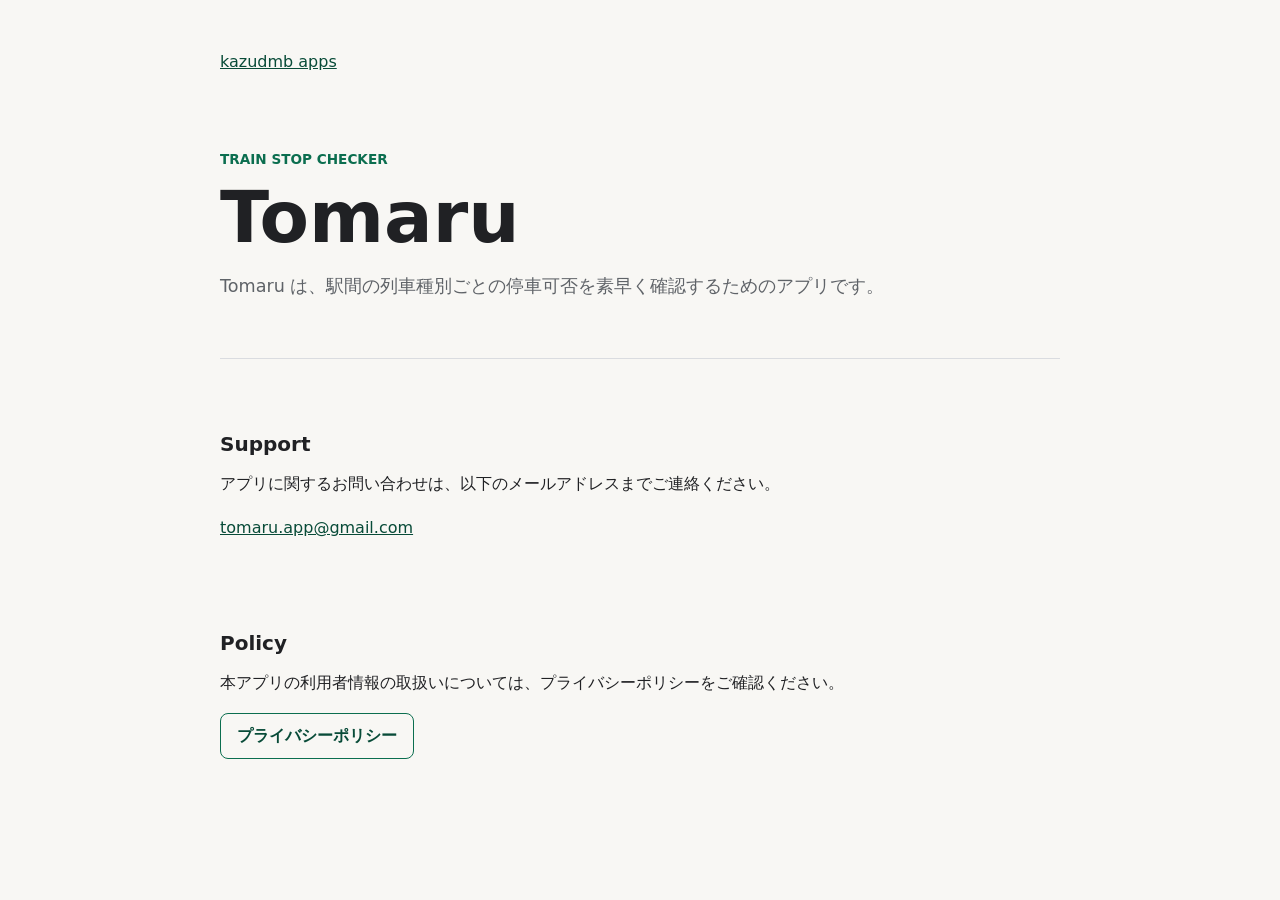
==== tomaru/index.html @ 1b8f2e4d "Add Tomaru app page" ====
<!doctype html>
<html lang="ja">
  <head>
    <meta charset="utf-8">
    <meta name="viewport" content="width=device-width, initial-scale=1">
    <title>Tomaru</title>
    <meta
      name="description"
      content="Tomaru は、駅間の列車種別ごとの停車可否を確認するアプリです。"
    >
    <link rel="stylesheet" href="../styles.css">
  </head>
  <body>
    <main class="page">
      <p><a href="../index.html">kazudmb apps</a></p>
      <section class="hero">
        <p class="eyebrow">Train stop checker</p>
        <h1>Tomaru</h1>
        <p class="lead">
          Tomaru は、駅間の列車種別ごとの停車可否を素早く確認するためのアプリです。
        </p>
      </section>

      <section class="section">
        <h2>Support</h2>
        <p>
          アプリに関するお問い合わせは、以下のメールアドレスまでご連絡ください。
        </p>
        <p>
          <a href="mailto:tomaru.app@gmail.com">tomaru.app@gmail.com</a>
        </p>
      </section>

      <section class="section">
        <h2>Policy</h2>
        <p>
          本アプリの利用者情報の取扱いについては、プライバシーポリシーをご確認ください。
        </p>
        <p>
          <a class="button" href="./privacy-policy.html">プライバシーポリシー</a>
        </p>
      </section>
    </main>
  </body>
</html>
---- styles.css ----
:root {
  color-scheme: light;
  --bg: #f8f7f4;
  --surface: #ffffff;
  --text: #202124;
  --muted: #5f6368;
  --line: #dadce0;
  --accent: #0b6e4f;
  --accent-dark: #084b38;
}

* {
  box-sizing: border-box;
}

body {
  margin: 0;
  background: var(--bg);
  color: var(--text);
  font-family:
    system-ui,
    -apple-system,
    BlinkMacSystemFont,
    "Segoe UI",
    sans-serif;
  line-height: 1.75;
}

a {
  color: var(--accent-dark);
}

.page {
  width: min(880px, 100%);
  margin: 0 auto;
  padding: 48px 20px 64px;
}

.hero {
  padding: 56px 0 40px;
  border-bottom: 1px solid var(--line);
}

.eyebrow {
  margin: 0 0 8px;
  color: var(--accent);
  font-size: 0.85rem;
  font-weight: 700;
  letter-spacing: 0;
  text-transform: uppercase;
}

h1 {
  margin: 0 0 16px;
  font-size: clamp(2.4rem, 7vw, 4.5rem);
  line-height: 1.05;
  letter-spacing: 0;
}

h2 {
  margin: 40px 0 12px;
  font-size: 1.25rem;
  line-height: 1.35;
  letter-spacing: 0;
}

p {
  margin: 0 0 16px;
}

ul {
  margin: 0 0 20px;
  padding-left: 1.4rem;
}

.lead {
  max-width: 680px;
  color: var(--muted);
  font-size: 1.1rem;
}

.section {
  padding: 32px 0 0;
}

.app-list {
  list-style: none;
  padding-left: 0;
}

.app-list li {
  display: grid;
  gap: 4px;
  padding: 16px 0;
  border-bottom: 1px solid var(--line);
}

.app-list a {
  font-size: 1.1rem;
  font-weight: 700;
}

.app-list span {
  color: var(--muted);
}

.button {
  display: inline-flex;
  align-items: center;
  min-height: 44px;
  padding: 8px 16px;
  border: 1px solid var(--accent);
  border-radius: 8px;
  color: var(--accent-dark);
  font-weight: 700;
  text-decoration: none;
}

.document {
  max-width: 760px;
  background: var(--surface);
}

.document h1 {
  font-size: clamp(2rem, 6vw, 3rem);
}

@media (max-width: 640px) {
  .page {
    padding: 32px 16px 48px;
  }

  .hero {
    padding-top: 32px;
  }
}
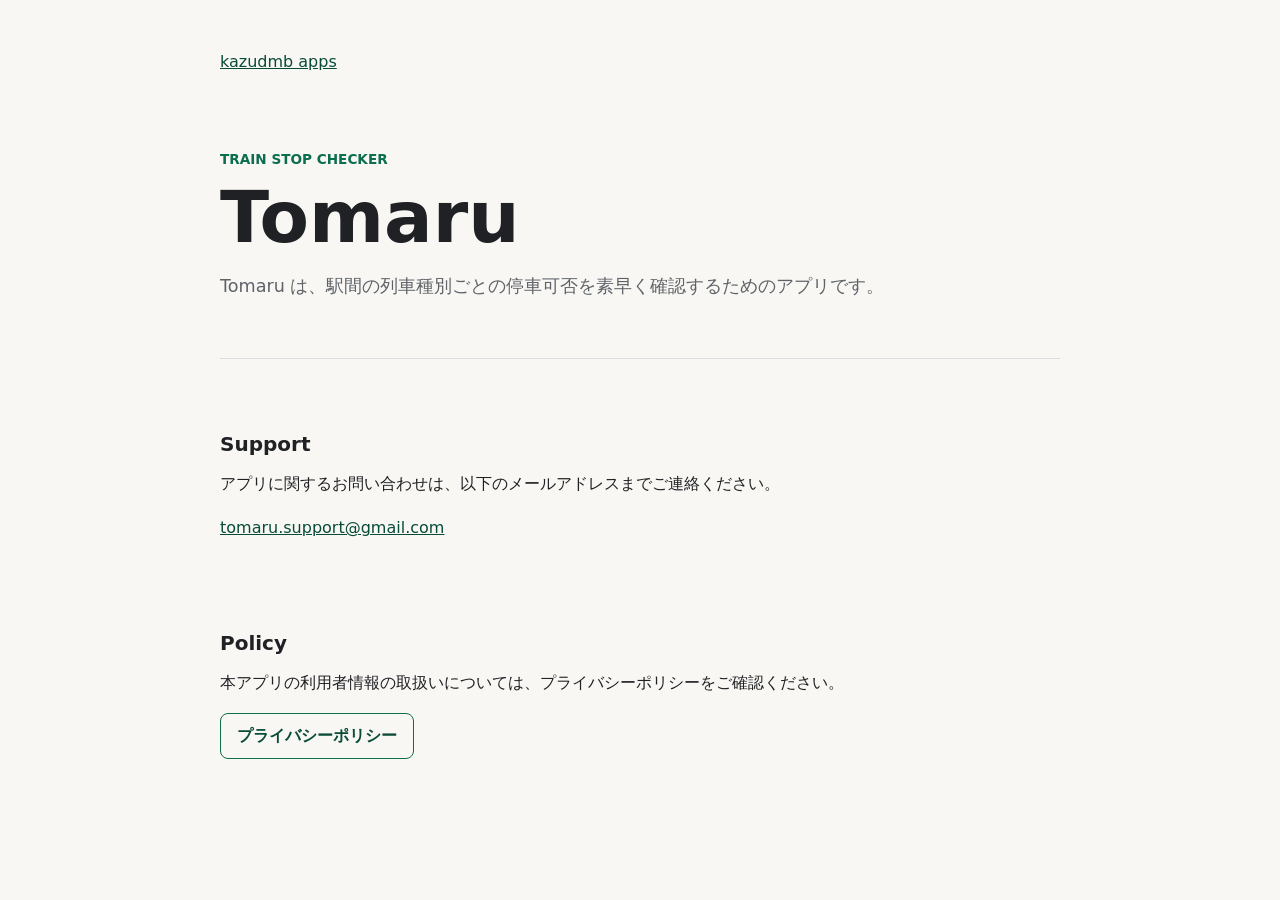
==== commit cafe961e: "Update Tomaru contact email" ====
--- a/tomaru/index.html
+++ b/tomaru/index.html
@@ -27,7 +27,7 @@
           アプリに関するお問い合わせは、以下のメールアドレスまでご連絡ください。
         </p>
         <p>
-          <a href="mailto:tomaru.app@gmail.com">tomaru.app@gmail.com</a>
+          <a href="mailto:tomaru.support@gmail.com">tomaru.support@gmail.com</a>
         </p>
       </section>
 
